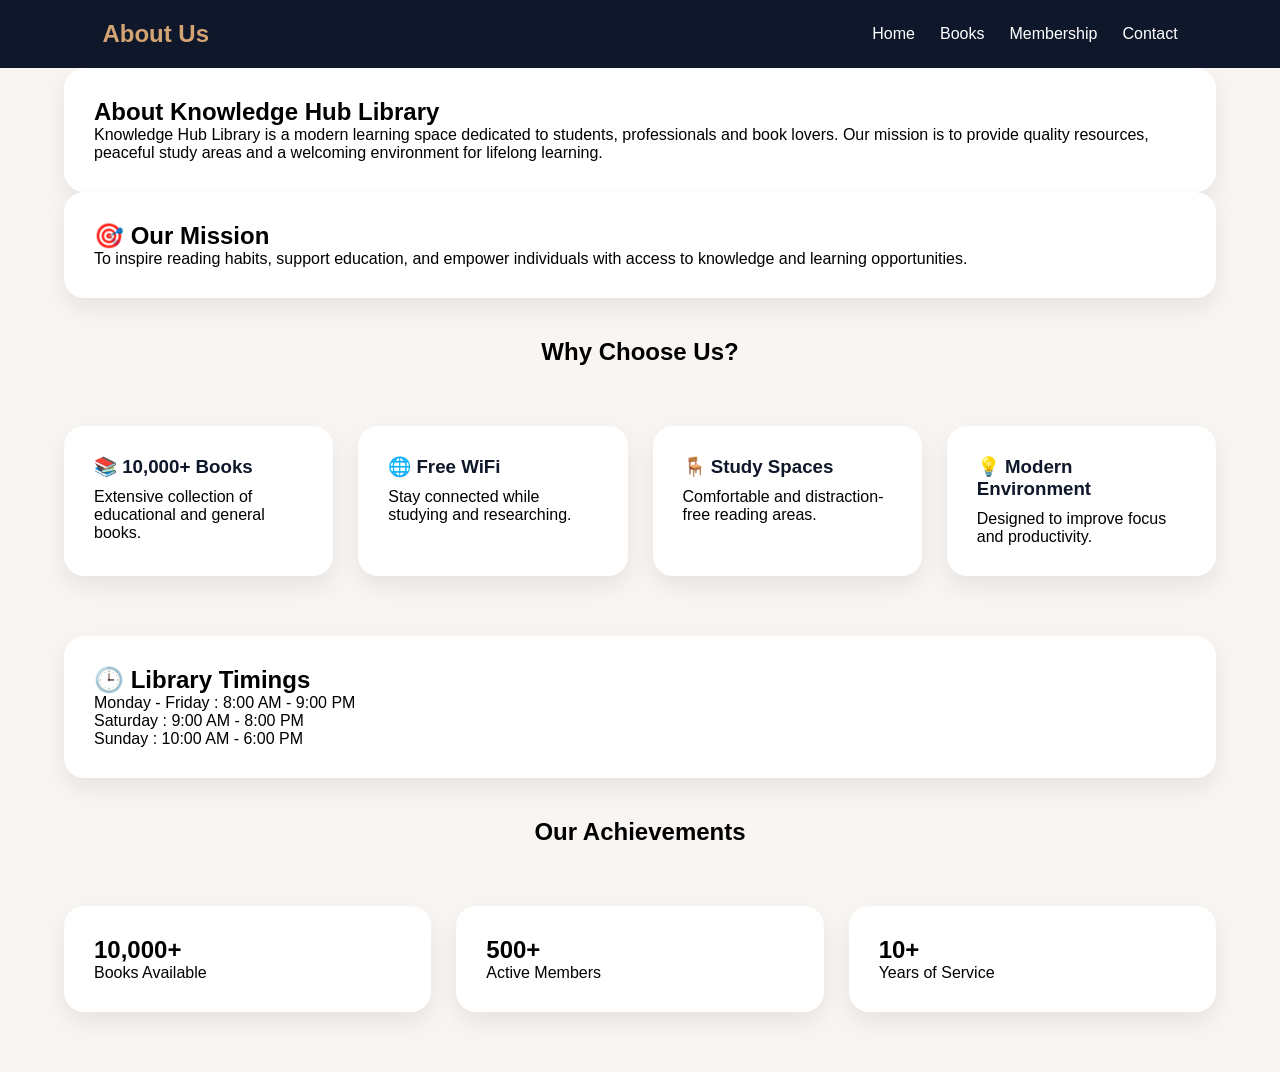
==== About.html @ f675c6e8 "library" ====
<!DOCTYPE html>
<html lang="en">
<head>
    <meta charset="UTF-8">
    <meta name="viewport" content="width=device-width, initial-scale=1.0">
    <title>About Us</title>
    <link rel="stylesheet" href="style.css">
</head>
<body>

<nav class="navbar">
    <div class="logo">About Us</div>

    <ul class="nav-links">
        <li><a href="index.html">Home</a></li>  
        <li><a href="books.html">Books</a></li>
        <li><a href="membership.html">Membership</a></li>
        <li><a href="contact.html">Contact</a></li>
    </ul>
</nav>

<section class="container">

    <div class="card">
        <h1>About Knowledge Hub Library</h1>

        <p>
            Knowledge Hub Library is a modern learning space
            dedicated to students, professionals and book lovers.
            Our mission is to provide quality resources,
            peaceful study areas and a welcoming environment
            for lifelong learning.
        </p>
    </div>

    <div class="card">
        <h2>🎯 Our Mission</h2>

        <p>
            To inspire reading habits, support education,
            and empower individuals with access to knowledge
            and learning opportunities.
        </p>
    </div>

    <h2 style="text-align:center;margin:40px 0;">
        Why Choose Us?
    </h2>

    <div class="grid">

        <div class="card">
            <h3>📚 10,000+ Books</h3>
            <p>Extensive collection of educational and general books.</p>
        </div>

        <div class="card">
            <h3>🌐 Free WiFi</h3>
            <p>Stay connected while studying and researching.</p>
        </div>

        <div class="card">
            <h3>🪑 Study Spaces</h3>
            <p>Comfortable and distraction-free reading areas.</p>
        </div>

        <div class="card">
            <h3>💡 Modern Environment</h3>
            <p>Designed to improve focus and productivity.</p>
        </div>

    </div>

    <div class="card">
        <h2>🕒 Library Timings</h2>

        <p>Monday - Friday : 8:00 AM - 9:00 PM</p>
        <p>Saturday : 9:00 AM - 8:00 PM</p>
        <p>Sunday : 10:00 AM - 6:00 PM</p>
    </div>

    <h2 style="text-align:center;margin:40px 0;">
        Our Achievements
    </h2>

    <div class="grid">

        <div class="card">
            <h2>10,000+</h2>
            <p>Books Available</p>
        </div>

        <div class="card">
            <h2>500+</h2>
            <p>Active Members</p>
        </div>

        <div class="card">
            <h2>10+</h2>
            <p>Years of Service</p>
        </div>

    </div>

</section>

</body>
</html>
---- style.css ----
*{
    margin:0;
    padding:0;
    box-sizing:border-box;
    font-family:'Poppins',sans-serif;
}

body{
    background:#f8f5f2;
}

/* Navbar */

.navbar{
    display:flex;
    justify-content:space-between;
    align-items:center;
    padding:20px 8%;
    background:#0f172a;
    position:sticky;
    top:0;
    z-index:100;
}

.logo{
    color:#d4a373;
    font-size:1.5rem;
    font-weight:700;
}

.nav-links{
    display:flex;
    list-style:none;
}

.nav-links li{
    margin-left:25px;
}

.nav-links a{
    color:white;
    text-decoration:none;
    transition:.3s;
}

.nav-links a:hover{
    color:#d4a373;
}

/* Hero */

.hero{
    min-height:90vh;
    display:flex;
    align-items:center;
    justify-content:space-between;
    padding:50px 8%;
}

.hero-content{
    flex:1;
}

.hero-content h1{
    font-size:4rem;
    color:#0f172a;
    line-height:1.2;
}

.hero-content p{
    margin:25px 0;
    font-size:1.1rem;
    color:#475569;
    max-width:500px;
}
.hero-image{
    flex:1;
    display:flex;
    justify-content:flex-end;
    padding-left:50px;
    top:19;
}

.btn{
    display:inline-block;
    background:#d4a373;
    color:white;
    text-decoration:none;
    padding:14px 30px;
    border-radius:50px;
    transition:.3s;
}

.btn:hover{
    transform:translateY(-3px);
}

.hero-image img{
    width:450px;
    height:450px;
    object-fit:cover;
    border-radius:50%;
    border:8px solid #d4a373;
    box-shadow:0 10px 30px rgba(0,0,0,.15);
}

/* Features */

.container{
    width:90%;
    max-width:1200px;
    margin:auto;
}

.grid{
    display:grid;
    grid-template-columns:repeat(auto-fit,minmax(250px,1fr));
    gap:25px;
    margin:60px 0;
}

.card{
    background:white;
    padding:30px;
    border-radius:20px;
    box-shadow:0 10px 25px rgba(0,0,0,.08);
    transition:.3s;
}

.card:hover{
    transform:translateY(-10px);
}

.card h3{
    color:#0f172a;
    margin-bottom:10px;
}

/* Testimonials */

.testimonials{
    padding:80px 8%;
    background:#f8f5f2;
}

.testimonials h2{
    text-align:center;
    font-size:2.2rem;
    color:#0f172a;
    margin-bottom:50px;
}

.review-grid{
    display:grid;
    grid-template-columns:repeat(auto-fit,minmax(300px,1fr));
    gap:25px;
}

.review-card{
    background:white;
    padding:30px;
    border-radius:20px;
    text-align:center;

    box-shadow:0 10px 25px rgba(0,0,0,.08);

    transition:.3s;
}

.review-card:hover{
    transform:translateY(-8px);
}

.stars{
    font-size:1.3rem;
    margin-bottom:15px;
}

.review-card p{
    color:#475569;
    line-height:1.8;
    margin-bottom:20px;
}

.review-card h4{
    color:#0f172a;
}

.review-card span{
    color:#64748b;
    font-size:.9rem;
}
.features{
    width:90%;
    max-width:1200px;
    margin:80px auto;
}

.feature{
    display:flex;
    justify-content:space-between;
    align-items:center;

    background:white;
    border-radius:25px;

    padding:40px;
    margin-bottom:40px;

    box-shadow:0 10px 25px rgba(0,0,0,.08);
}

.reverse{
    flex-direction:row-reverse;
}

.circle-img img{
    width:250px;
    height:250px;

    object-fit:cover;

    border-radius:50%;
    border:6px solid #d4a373;

    box-shadow:0 5px 20px rgba(0,0,0,.15);
}

.feature-text{
    width:55%;
}

.feature-text h2{
    font-size:2rem;
    margin-bottom:15px;
    color:#0f172a;
}

.feature-text p{
    color:#475569;
    line-height:1.8;
}

.contact-section{
    padding:80px 8%;
}

.contact-section h2{
    text-align:center;
    margin-bottom:40px;
    font-size:2rem;
}

.contact-container{
    display:grid;
    grid-template-columns:1fr 1fr;
    gap:40px;
}

.contact-info{
    display:flex;
    flex-direction:column;
    gap:20px;
}

.contact-card{
    background:white;
    padding:20px;
    border-radius:15px;
    box-shadow:0 5px 15px rgba(0,0,0,.08);
}

.contact-card h3{
    color:#d4a373;
    margin-bottom:10px;
}

.contact-form{
    background:white;
    padding:25px;
    border-radius:15px;
    box-shadow:0 5px 15px rgba(0,0,0,.08);
}

.contact-form input,
.contact-form textarea{
    width:100%;
    padding:12px;
    margin-bottom:15px;
    border:1px solid #ddd;
    border-radius:8px;
}

.contact-form button{
    background:#d4a373;
    color:white;
    border:none;
    padding:12px 25px;
    border-radius:8px;
    cursor:pointer;
}
/* Responsive */
@media (max-width: 768px){

    .navbar{
        flex-direction:column;
        width:auto;
        gap:15px;
        padding:15px;
        border-radius:10px;
    }

    .nav-links{
        flex-wrap:wrap;
        justify-content:center;
        gap:10px;
    }

    .nav-links li{
        margin:0;
    }

    .hero{
        padding:40px 20px;
    }

    .hero-content h1{
        font-size:2.2rem;
    }

    .hero-content p{
        font-size:1rem;
    }

    .hero-image img{
        width:280px;
        height:280px;
    }

    .feature{
        padding:25px;
    }

    .feature-text h2{
        font-size:1.6rem;
    }

    .circle-img img{
        width:180px;
        height:180px;
    }

    .testimonials{
        padding:50px 20px;
    }

    .testimonials h2{
        font-size:1.8rem;
    }

    .review-card{
        padding:20px;
    }
    .contact-container{
        grid-template-columns:1fr;
    }


}
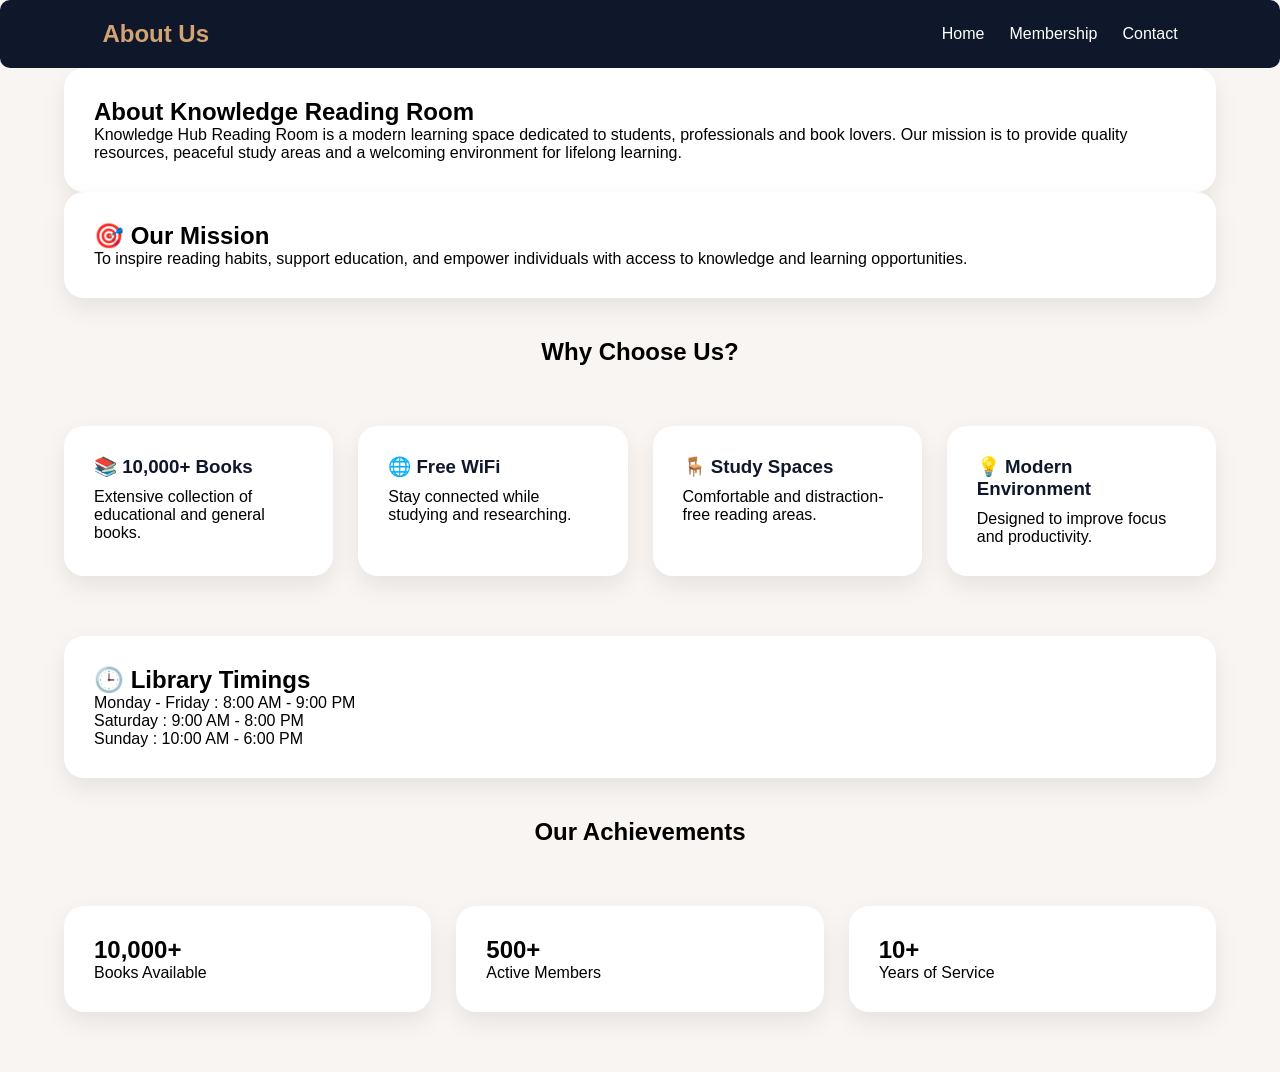
==== commit 200c65e3: "updated" ====
--- a/About.html
+++ b/About.html
@@ -13,7 +13,6 @@
 
     <ul class="nav-links">
         <li><a href="index.html">Home</a></li>  
-        <li><a href="books.html">Books</a></li>
         <li><a href="membership.html">Membership</a></li>
         <li><a href="contact.html">Contact</a></li>
     </ul>
@@ -22,10 +21,10 @@
 <section class="container">
 
     <div class="card">
-        <h1>About Knowledge Hub Library</h1>
+        <h1>About Knowledge Reading Room</h1>
 
         <p>
-            Knowledge Hub Library is a modern learning space
+            Knowledge Hub Reading Room is a modern learning space
             dedicated to students, professionals and book lovers.
             Our mission is to provide quality resources,
             peaceful study areas and a welcoming environment
--- a/style.css
+++ b/style.css
@@ -1,369 +1,579 @@
-*{
-    margin:0;
-    padding:0;
-    box-sizing:border-box;
-    font-family:'Poppins',sans-serif;
-}
-
-body{
-    background:#f8f5f2;
+/* Base & Reset */
+* {
+    margin: 0;
+    padding: 0;
+    box-sizing: border-box;
+    font-family: 'Poppins', sans-serif;
+}
+
+body {
+    background: #f8f5f2;
 }
 
 /* Navbar */
-
-.navbar{
-    display:flex;
-    justify-content:space-between;
-    align-items:center;
-    padding:20px 8%;
-    background:#0f172a;
-    position:sticky;
-    top:0;
-    z-index:100;
-}
-
-.logo{
-    color:#d4a373;
-    font-size:1.5rem;
-    font-weight:700;
-}
-
-.nav-links{
-    display:flex;
-    list-style:none;
-}
-
-.nav-links li{
-    margin-left:25px;
-}
-
-.nav-links a{
-    color:white;
-    text-decoration:none;
-    transition:.3s;
-}
-
-.nav-links a:hover{
-    color:#d4a373;
+.navbar {
+    display: flex;
+    justify-content: space-between;
+    align-items: center;
+    padding: 20px 8%;
+    background: #0f172a;
+    position: sticky;
+    top: 0;
+    z-index: 100;
+    border-radius: 10px;
+}
+
+.logo {
+    color: #d4a373;
+    font-size: 1.5rem;
+    font-weight: 700;
+}
+
+.nav-links {
+    display: flex;
+    list-style: none;
+}
+
+.nav-links li {
+    margin-left: 25px;
+}
+
+.nav-links a {
+    color: white;
+    text-decoration: none;
+    transition: .3s;
+}
+
+.nav-links a:hover {
+    color: #d4a373;
 }
 
 /* Hero */
-
-.hero{
-    min-height:90vh;
-    display:flex;
-    align-items:center;
-    justify-content:space-between;
-    padding:50px 8%;
-}
-
-.hero-content{
-    flex:1;
-}
-
-.hero-content h1{
-    font-size:4rem;
-    color:#0f172a;
-    line-height:1.2;
-}
-
-.hero-content p{
-    margin:25px 0;
-    font-size:1.1rem;
-    color:#475569;
-    max-width:500px;
-}
-.hero-image{
-    flex:1;
-    display:flex;
-    justify-content:flex-end;
-    padding-left:50px;
-    top:19;
-}
-
-.btn{
-    display:inline-block;
-    background:#d4a373;
-    color:white;
-    text-decoration:none;
-    padding:14px 30px;
-    border-radius:50px;
-    transition:.3s;
-}
-
-.btn:hover{
-    transform:translateY(-3px);
-}
-
-.hero-image img{
-    width:450px;
-    height:450px;
-    object-fit:cover;
-    border-radius:50%;
-    border:8px solid #d4a373;
-    box-shadow:0 10px 30px rgba(0,0,0,.15);
-}
-
-/* Features */
-
-.container{
-    width:90%;
-    max-width:1200px;
-    margin:auto;
-}
-
-.grid{
-    display:grid;
-    grid-template-columns:repeat(auto-fit,minmax(250px,1fr));
-    gap:25px;
-    margin:60px 0;
-}
-
-.card{
-    background:white;
-    padding:30px;
-    border-radius:20px;
-    box-shadow:0 10px 25px rgba(0,0,0,.08);
-    transition:.3s;
-}
-
-.card:hover{
-    transform:translateY(-10px);
-}
-
-.card h3{
-    color:#0f172a;
-    margin-bottom:10px;
+.hero {
+    min-height: 90vh;
+    display: flex;
+    align-items: center;
+    justify-content: space-between;
+    padding: 50px 8%;
+}
+
+.hero-content {
+    flex: 1;
+}
+
+.hero-content h1 {
+    font-size: 4rem;
+    color: #0f172a;
+    line-height: 1.2;
+}
+
+.hero-content p {
+    margin: 25px 0;
+    font-size: 1.1rem;
+    color: #475569;
+    max-width: 500px;
+}
+
+.hero-image {
+    flex: 1;
+    display: flex;
+    justify-content: flex-end;
+    padding-left: 50px;
+}
+
+.btn {
+    display: inline-block;
+    background: #d4a373;
+    color: white;
+    text-decoration: none;
+    padding: 14px 30px;
+    border-radius: 50px;
+    transition: .3s;
+}
+
+.btn:hover {
+    transform: translateY(-3px);
+}
+
+.hero-image img {
+    width: 450px;
+    height: 450px;
+    object-fit: cover;
+    border-radius: 50%;
+    border: 8px solid #d4a373;
+    box-shadow: 0 10px 30px rgba(0, 0, 0, .15);
+}
+
+/* Features Section */
+.container {
+    width: 90%;
+    max-width: 1200px;
+    margin: auto;
+}
+
+.grid {
+    display: grid;
+    grid-template-columns: repeat(auto-fit, minmax(250px, 1fr));
+    gap: 25px;
+    margin: 60px 0;
+}
+
+.card {
+    background: white;
+    padding: 30px;
+    border-radius: 20px;
+    box-shadow: 0 10px 25px rgba(0, 0, 0, .08);
+    transition: .3s;
+}
+
+.card:hover {
+    transform: translateY(-10px);
+}
+
+.card h3 {
+    color: #0f172a;
+    margin-bottom: 10px;
 }
 
 /* Testimonials */
-
-.testimonials{
-    padding:80px 8%;
-    background:#f8f5f2;
-}
-
-.testimonials h2{
-    text-align:center;
-    font-size:2.2rem;
-    color:#0f172a;
-    margin-bottom:50px;
-}
-
-.review-grid{
-    display:grid;
-    grid-template-columns:repeat(auto-fit,minmax(300px,1fr));
-    gap:25px;
-}
-
-.review-card{
-    background:white;
-    padding:30px;
-    border-radius:20px;
-    text-align:center;
-
-    box-shadow:0 10px 25px rgba(0,0,0,.08);
-
-    transition:.3s;
-}
-
-.review-card:hover{
-    transform:translateY(-8px);
-}
-
-.stars{
-    font-size:1.3rem;
-    margin-bottom:15px;
-}
-
-.review-card p{
-    color:#475569;
-    line-height:1.8;
-    margin-bottom:20px;
-}
-
-.review-card h4{
-    color:#0f172a;
-}
-
-.review-card span{
-    color:#64748b;
-    font-size:.9rem;
-}
-.features{
-    width:90%;
-    max-width:1200px;
-    margin:80px auto;
-}
-
-.feature{
-    display:flex;
-    justify-content:space-between;
-    align-items:center;
-
-    background:white;
-    border-radius:25px;
-
-    padding:40px;
-    margin-bottom:40px;
-
-    box-shadow:0 10px 25px rgba(0,0,0,.08);
-}
-
-.reverse{
-    flex-direction:row-reverse;
-}
-
-.circle-img img{
-    width:250px;
-    height:250px;
-
-    object-fit:cover;
-
-    border-radius:50%;
-    border:6px solid #d4a373;
-
-    box-shadow:0 5px 20px rgba(0,0,0,.15);
-}
-
-.feature-text{
-    width:55%;
-}
-
-.feature-text h2{
-    font-size:2rem;
-    margin-bottom:15px;
-    color:#0f172a;
-}
-
-.feature-text p{
-    color:#475569;
-    line-height:1.8;
-}
-
-.contact-section{
-    padding:80px 8%;
-}
-
-.contact-section h2{
-    text-align:center;
-    margin-bottom:40px;
-    font-size:2rem;
-}
-
-.contact-container{
-    display:grid;
-    grid-template-columns:1fr 1fr;
-    gap:40px;
-}
-
-.contact-info{
-    display:flex;
-    flex-direction:column;
-    gap:20px;
-}
-
-.contact-card{
-    background:white;
-    padding:20px;
-    border-radius:15px;
-    box-shadow:0 5px 15px rgba(0,0,0,.08);
-}
-
-.contact-card h3{
-    color:#d4a373;
-    margin-bottom:10px;
-}
-
-.contact-form{
-    background:white;
-    padding:25px;
-    border-radius:15px;
-    box-shadow:0 5px 15px rgba(0,0,0,.08);
+.testimonials {
+    padding: 80px 8%;
+    background: #f8f5f2;
+}
+
+.testimonials h2 {
+    text-align: center;
+    font-size: 2.2rem;
+    color: #0f172a;
+    margin-bottom: 50px;
+}
+
+.review-grid {
+    display: grid;
+    grid-template-columns: repeat(auto-fit, minmax(300px, 1fr));
+    gap: 25px;
+}
+
+.review-card {
+    background: white;
+    padding: 30px;
+    border-radius: 20px;
+    text-align: center;
+    box-shadow: 0 10px 25px rgba(0, 0, 0, .08);
+    transition: .3s;
+}
+
+.review-card:hover {
+    transform: translateY(-8px);
+}
+
+.stars {
+    font-size: 1.3rem;
+    margin-bottom: 15px;
+}
+
+.review-card p {
+    color: #475569;
+    line-height: 1.8;
+    margin-bottom: 20px;
+}
+
+.review-card h4 {
+    color: #0f172a;
+}
+
+.review-card span {
+    color: #64748b;
+    font-size: .9rem;
+}
+
+.features {
+    width: 90%;
+    max-width: 1200px;
+    margin: 80px auto;
+}
+
+.feature {
+    display: flex;
+    justify-content: space-between;
+    align-items: center;
+    background: white;
+    border-radius: 25px;
+    padding: 40px;
+    margin-bottom: 40px;
+    box-shadow: 0 10px 25px rgba(0, 0, 0, .08);
+}
+
+.reverse {
+    flex-direction: row-reverse;
+}
+
+.circle-img img {
+    width: 250px;
+    height: 250px;
+    object-fit: cover;
+    border-radius: 50%;
+    border: 6px solid #d4a373;
+    box-shadow: 0 5px 20px rgba(0, 0, 0, .15);
+}
+
+.feature-text {
+    width: 55%;
+}
+
+.feature-text h2 {
+    font-size: 2rem;
+    margin-bottom: 15px;
+    color: #0f172a;
+}
+
+.feature-text p {
+    color: #475569;
+    line-height: 1.8;
+}
+
+/* Contact Section */
+.contact-section {
+    padding: 80px 8%;
+}
+
+.contact-section h2 {
+    text-align: center;
+    margin-bottom: 40px;
+    font-size: 2rem;
+}
+
+.contact-container {
+    display: grid;
+    grid-template-columns: 1fr 1fr;
+    gap: 40px;
+}
+
+.contact-info {
+    display: flex;
+    flex-direction: column;
+    gap: 20px;
+}
+
+.contact-card {
+    background: white;
+    padding: 20px;
+    border-radius: 15px;
+    box-shadow: 0 5px 15px rgba(0, 0, 0, .08);
+}
+
+.contact-card h3 {
+    color: #d4a373;
+    margin-bottom: 10px;
+}
+
+.contact-form {
+    background: white;
+    padding: 25px;
+    border-radius: 15px;
+    box-shadow: 0 5px 15px rgba(0, 0, 0, .08);
 }
 
 .contact-form input,
-.contact-form textarea{
-    width:100%;
-    padding:12px;
-    margin-bottom:15px;
-    border:1px solid #ddd;
-    border-radius:8px;
-}
-
-.contact-form button{
-    background:#d4a373;
-    color:white;
-    border:none;
-    padding:12px 25px;
-    border-radius:8px;
-    cursor:pointer;
-}
-/* Responsive */
-@media (max-width: 768px){
-
-    .navbar{
-        flex-direction:column;
-        width:auto;
-        gap:15px;
-        padding:15px;
-        border-radius:10px;
-    }
-
-    .nav-links{
-        flex-wrap:wrap;
-        justify-content:center;
-        gap:10px;
-    }
-
-    .nav-links li{
-        margin:0;
-    }
-
-    .hero{
-        padding:40px 20px;
-    }
-
-    .hero-content h1{
-        font-size:2.2rem;
-    }
-
-    .hero-content p{
-        font-size:1rem;
-    }
-
-    .hero-image img{
-        width:280px;
-        height:280px;
-    }
-
-    .feature{
-        padding:25px;
-    }
-
-    .feature-text h2{
-        font-size:1.6rem;
-    }
-
-    .circle-img img{
-        width:180px;
-        height:180px;
-    }
-
-    .testimonials{
-        padding:50px 20px;
-    }
-
-    .testimonials h2{
-        font-size:1.8rem;
-    }
-
-    .review-card{
-        padding:20px;
-    }
-    .contact-container{
-        grid-template-columns:1fr;
-    }
-
-
+.contact-form textarea {
+    width: 100%;
+    padding: 12px;
+    margin-bottom: 15px;
+    border: 1px solid #ddd;
+    border-radius: 8px;
+}
+
+.contact-form button {
+    background: #d4a373;
+    color: white;
+    border: none;
+    padding: 12px 25px;
+    border-radius: 8px;
+    cursor: pointer;
+}
+
+/* ========== ENHANCED MOBILE RESPONSIVE (768px and below) ========== */
+@media (max-width: 768px) {
+    /* Navbar - Stack vertically */
+    .navbar {
+        flex-direction: column;
+        gap: 15px;
+        padding: 15px 5%;
+        border-radius: 0 0 20px 20px;
+    }
+
+    .logo {
+        font-size: 1.8rem;
+    }
+
+    .nav-links {
+        flex-wrap: wrap;
+        justify-content: center;
+        gap: 12px 18px;
+    }
+
+    .nav-links li {
+        margin-left: 0;
+    }
+
+    .nav-links a {
+        font-size: 0.95rem;
+        padding: 5px 0;
+    }
+
+    /* Hero Section - Column layout */
+    .hero {
+        flex-direction: column;
+        padding: 40px 5%;
+        text-align: center;
+        min-height: auto;
+        gap: 40px;
+    }
+
+    .hero-content {
+        width: 100%;
+    }
+
+    .hero-content h1 {
+        font-size: 2.5rem;
+    }
+
+    .hero-content p {
+        margin: 20px auto;
+        font-size: 1rem;
+        max-width: 100%;
+    }
+
+    .hero-image {
+        justify-content: center;
+        padding-left: 0;
+        width: 100%;
+    }
+
+    .hero-image img {
+        width: 280px;
+        height: 280px;
+        border-width: 6px;
+    }
+
+    /* Features Grid */
+    .grid {
+        grid-template-columns: 1fr;
+        gap: 20px;
+        margin: 40px 0;
+    }
+
+    .card {
+        padding: 25px;
+        text-align: center;
+    }
+
+    /* Feature Blocks - Stack vertically */
+    .feature {
+        flex-direction: column;
+        text-align: center;
+        padding: 30px 20px;
+        margin-bottom: 30px;
+    }
+
+    .reverse {
+        flex-direction: column;
+    }
+
+    .feature-text {
+        width: 100%;
+        margin-top: 20px;
+    }
+
+    .feature-text h2 {
+        font-size: 1.6rem;
+    }
+
+    .feature-text p {
+        font-size: 0.95rem;
+    }
+
+    .circle-img img {
+        width: 160px;
+        height: 160px;
+    }
+
+    /* Testimonials */
+    .testimonials {
+        padding: 50px 5%;
+    }
+
+    .testimonials h2 {
+        font-size: 1.8rem;
+        margin-bottom: 30px;
+    }
+
+    .review-grid {
+        grid-template-columns: 1fr;
+        gap: 20px;
+    }
+
+    .review-card {
+        padding: 20px;
+    }
+
+    .stars {
+        font-size: 1.1rem;
+    }
+
+    .review-card p {
+        font-size: 0.9rem;
+    }
+
+    /* Contact Section */
+    .contact-section {
+        padding: 50px 5%;
+    }
+
+    .contact-section h2 {
+        font-size: 1.8rem;
+        margin-bottom: 30px;
+    }
+
+    .contact-container {
+        grid-template-columns: 1fr;
+        gap: 30px;
+    }
+
+    .contact-card {
+        text-align: center;
+    }
+
+    .contact-form {
+        padding: 20px;
+    }
+
+    .contact-form input,
+    .contact-form textarea {
+        padding: 10px;
+        font-size: 0.9rem;
+    }
+
+    .contact-form button {
+        width: 100%;
+        padding: 12px;
+        font-size: 1rem;
+    }
+
+    /* Container adjustments */
+    .container {
+        width: 95%;
+    }
+
+    .features {
+        width: 95%;
+        margin: 50px auto;
+    }
+}
+
+/* ========== EXTRA SMALL DEVICES (480px and below) ========== */
+@media (max-width: 480px) {
+    /* Navbar */
+    .navbar {
+        padding: 12px 4%;
+    }
+
+    .logo {
+        font-size: 1.5rem;
+    }
+
+    .nav-links {
+        gap: 10px 14px;
+    }
+
+    .nav-links a {
+        font-size: 0.85rem;
+    }
+
+    /* Hero */
+    .hero-content h1 {
+        font-size: 2rem;
+    }
+
+    .hero-content p {
+        font-size: 0.9rem;
+    }
+
+    .btn {
+        padding: 12px 24px;
+        font-size: 0.9rem;
+    }
+
+    .hero-image img {
+        width: 220px;
+        height: 220px;
+        border-width: 5px;
+    }
+
+    /* Feature Text */
+    .feature-text h2 {
+        font-size: 1.4rem;
+    }
+
+    .feature-text p {
+        font-size: 0.9rem;
+    }
+
+    .circle-img img {
+        width: 130px;
+        height: 130px;
+    }
+
+    /* Cards */
+    .card {
+        padding: 20px;
+    }
+
+    .card h3 {
+        font-size: 1.2rem;
+    }
+
+    /* Testimonials */
+    .testimonials h2 {
+        font-size: 1.5rem;
+    }
+
+    .review-card {
+        padding: 18px;
+    }
+
+    /* Contact */
+    .contact-section h2 {
+        font-size: 1.5rem;
+    }
+
+    .contact-card h3 {
+        font-size: 1.1rem;
+    }
+
+    .contact-card p {
+        font-size: 0.85rem;
+    }
+}
+
+/* ========== LANDSCAPE MODE FIXES ========== */
+@media (max-width: 768px) and (orientation: landscape) {
+    .hero {
+        min-height: auto;
+        padding: 30px 5%;
+    }
+
+    .hero-image img {
+        width: 200px;
+        height: 200px;
+    }
+
+    .feature {
+        padding: 20px;
+    }
+
+    .circle-img img {
+        width: 120px;
+        height: 120px;
+    }
 }
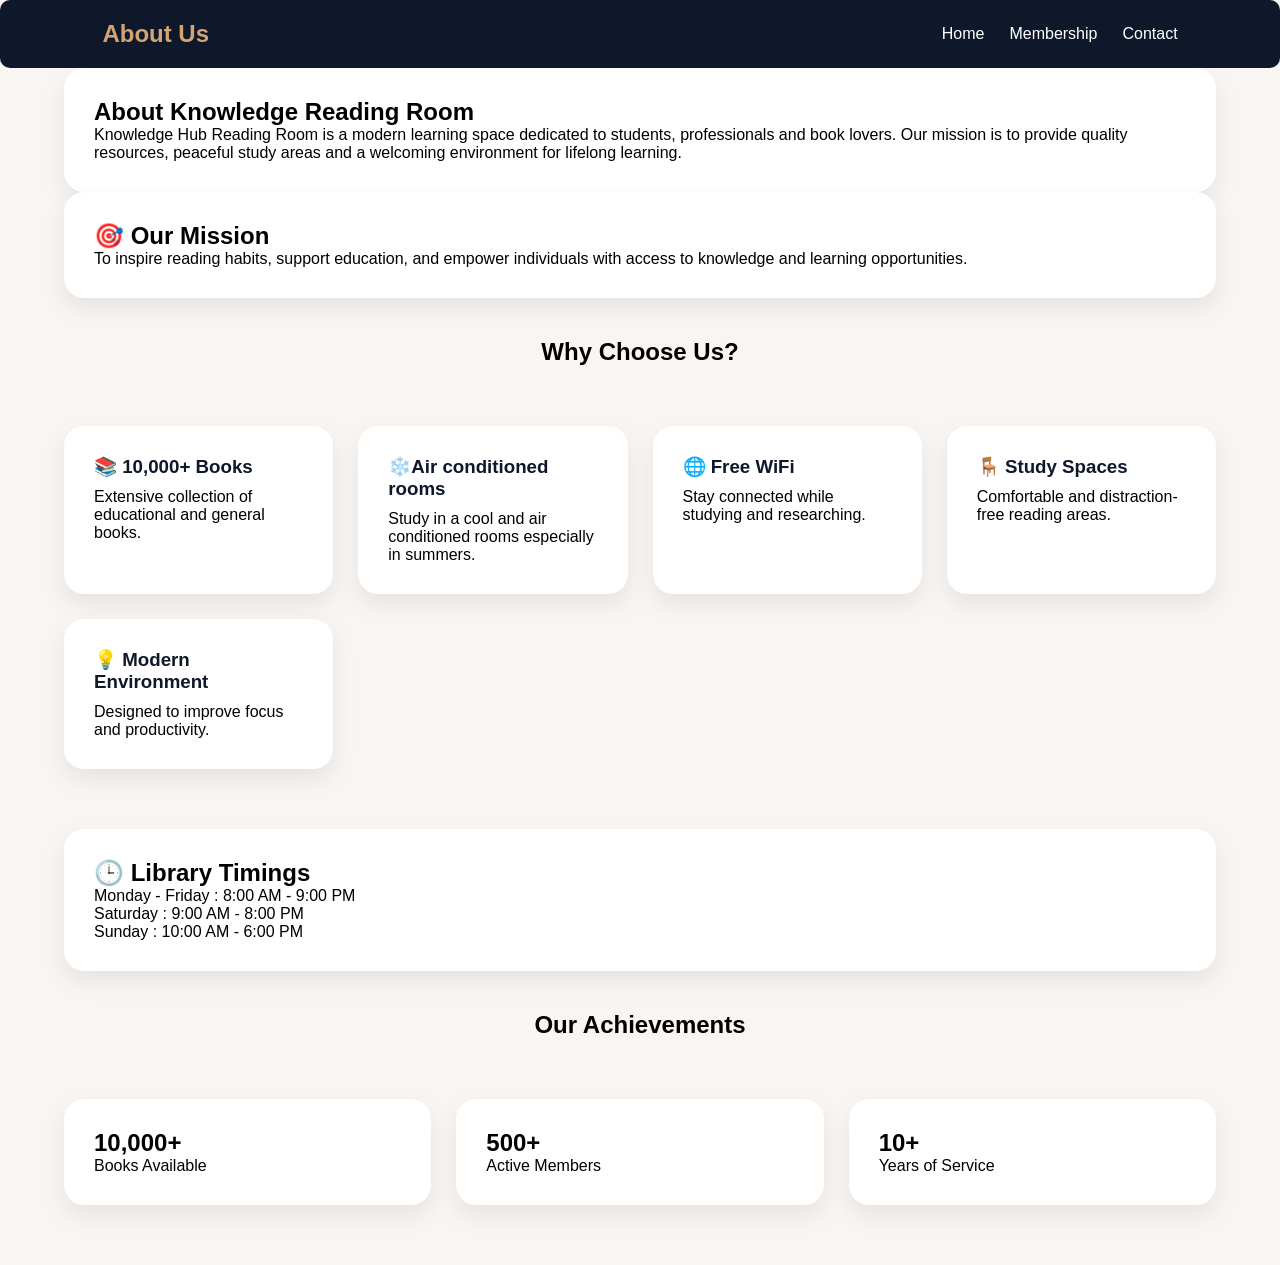
==== commit 6acd36b5: "updated" ====
--- a/About.html
+++ b/About.html
@@ -52,6 +52,11 @@
             <h3>📚 10,000+ Books</h3>
             <p>Extensive collection of educational and general books.</p>
         </div>
+        <div class="card">
+            <h3>❄️Air conditioned rooms</h3>
+            <p>Study in a cool and air conditioned rooms especially in summers.</p>
+
+        </div>
 
         <div class="card">
             <h3>🌐 Free WiFi</h3>
